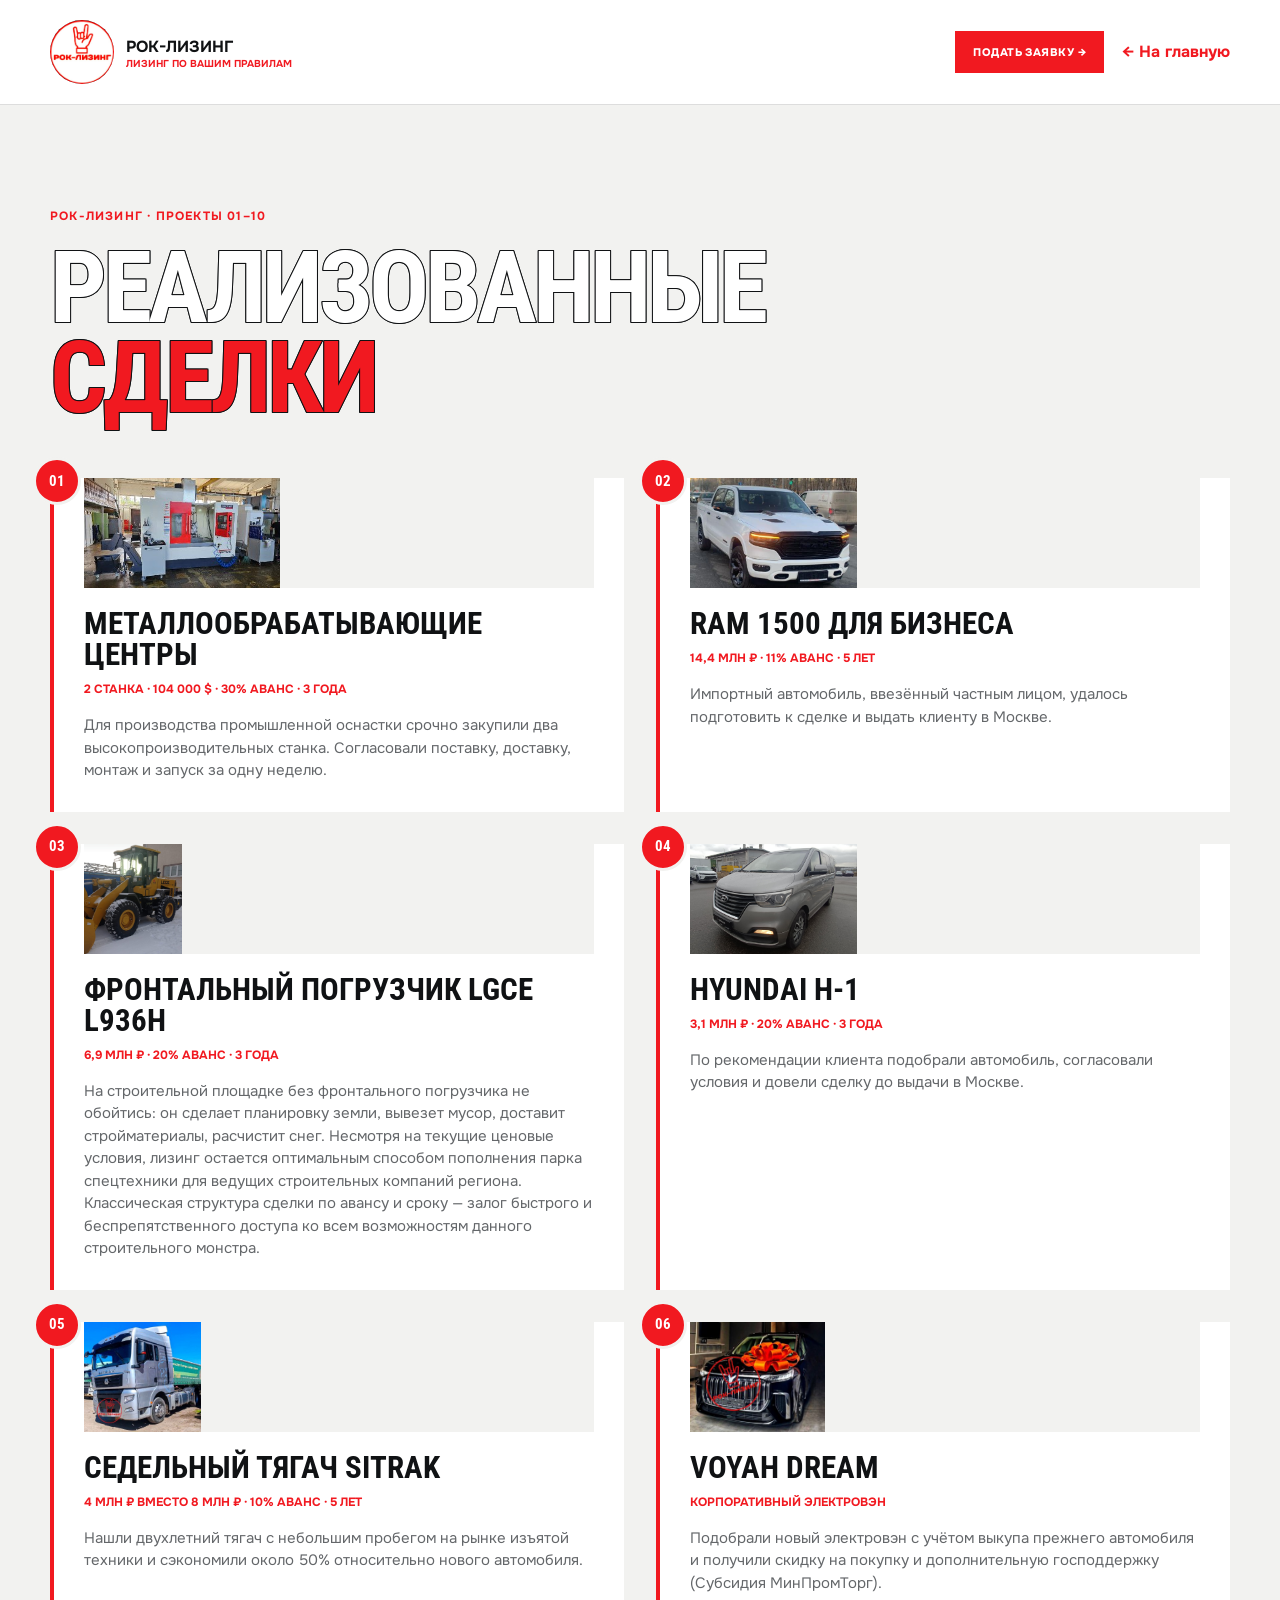
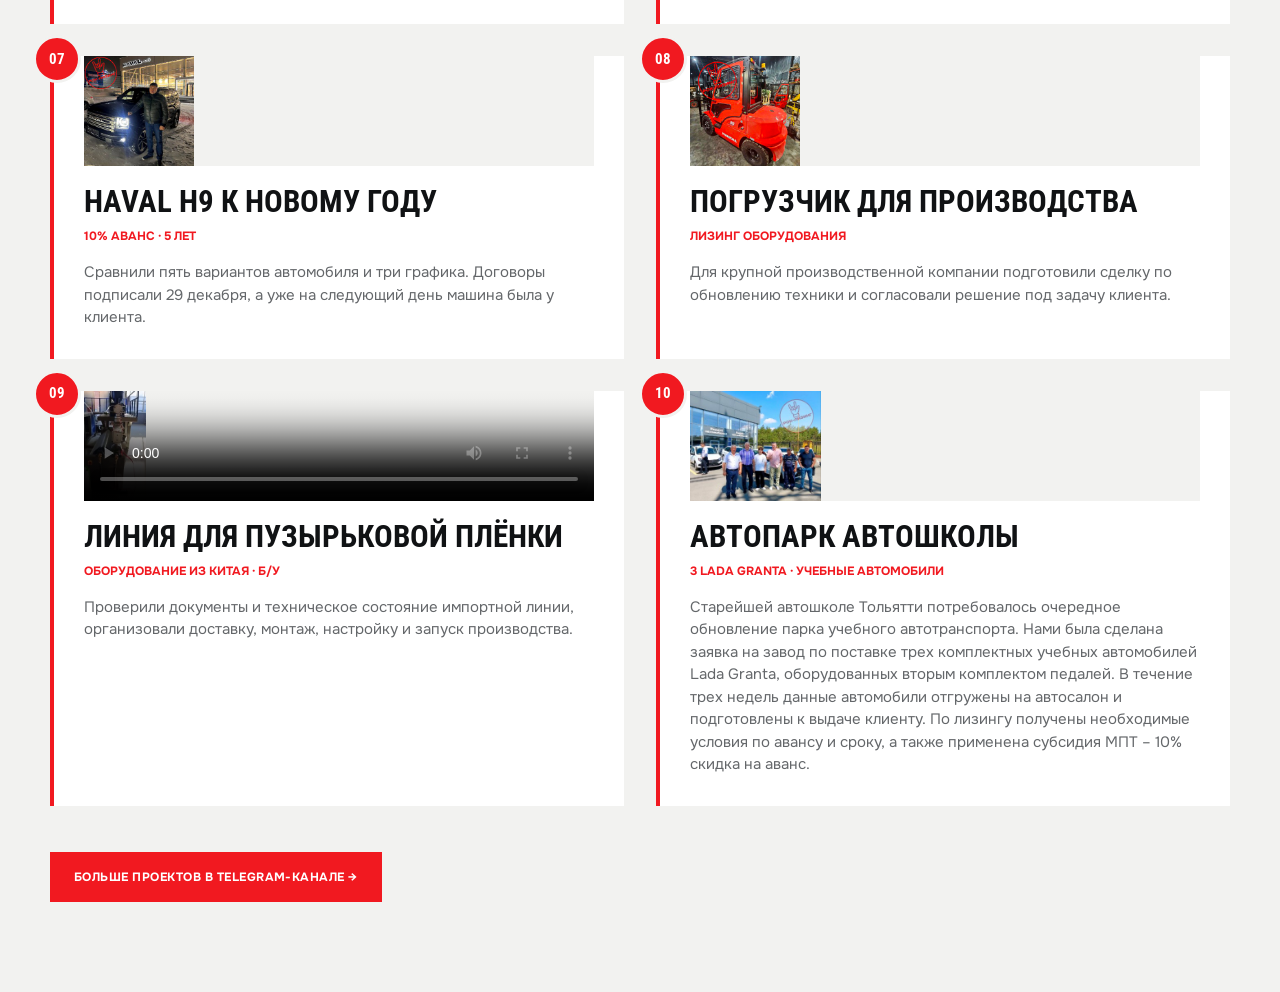
==== cases.html @ 86005efe "Align case images on cases page Co-authored-by: Copilot App <223556219+Copilot@users.noreply.github." ====
<!doctype html>
<html lang="ru">
<head>
  <meta charset="utf-8">
  <meta name="viewport" content="width=device-width, initial-scale=1">
  <title>Реализованные проекты — РОК-ЛИЗИНГ</title>
  <style>
    @import url("https://fonts.googleapis.com/css2?family=Onest:wght@400;600;700&family=Roboto+Condensed:wght@600;700;800&display=swap");
    :root{--red:#f11920;--ink:#101214;--paper:#f2f2f0;--white:#fff;--muted:#64676a;--line:#d7d9da}
    *{box-sizing:border-box}body{margin:0;background:var(--paper);color:var(--white);font:16px/1.5 Onest,Arial,sans-serif}
    .container{width:min(1180px,calc(100% - 48px));margin:0 auto}
    header{position:sticky;top:0;z-index:20;background:rgba(255,255,255,.96);color:var(--ink);border-bottom:1px solid #ddd;padding:20px 0;backdrop-filter:blur(12px)}
    .header-inner{display:flex;align-items:center;justify-content:space-between;gap:24px}
    .brand{display:flex;align-items:center;gap:12px;color:var(--ink);text-decoration:none;font-weight:700}
    .brand img{width:64px;height:64px;border-radius:50%;object-fit:cover;image-rendering:auto}.brand small{display:block;color:var(--red);font-size:10px;text-transform:uppercase;line-height:1}
    .back{color:var(--red);font-weight:700;text-decoration:none}
    .header-actions{display:flex;align-items:center;gap:18px}
    .apply-button{display:inline-flex;align-items:center;padding:13px 18px;background:var(--red);color:#fff;text-decoration:none;font-size:11px;font-weight:800;letter-spacing:.04em;text-transform:uppercase;white-space:nowrap}
    .apply-button:hover{background:#c91017}
    main{padding:90px 0}.eyebrow{color:var(--red);font-size:12px;font-weight:700;letter-spacing:.1em;text-transform:uppercase}
    h1{font:700 clamp(52px,8vw,100px)/.9 "Roboto Condensed",Arial Narrow,sans-serif;text-align:left;text-transform:uppercase;letter-spacing:-.04em;margin:18px 0 55px;-webkit-text-stroke:2px var(--ink);paint-order:stroke fill;text-shadow:1px 0 var(--ink),-1px 0 var(--ink),0 1px var(--ink),0 -1px var(--ink)}
    .cases-grid{display:grid;grid-template-columns:repeat(2,1fr);gap:32px;counter-reset:projects}
    .case{display:block;position:relative;border-left:4px solid var(--red);padding:0 30px 30px;background:var(--white);color:var(--ink);text-decoration:none;counter-increment:projects}
    .case:before{content:counter(projects,decimal-leading-zero);position:absolute;top:-21px;left:-21px;width:42px;height:42px;display:grid;place-items:center;border:3px solid var(--paper);border-radius:50%;background:var(--red);color:#fff;z-index:2;font:700 15px/1 "Roboto Condensed",Arial Narrow,sans-serif}
    .case img,.case video{display:block;width:100%;height:110px;object-fit:contain;object-position:left center;background:var(--paper);margin:0 0 20px}
    .case video{cursor:pointer}
    .case h2{font:700 31px/1 "Roboto Condensed",Arial Narrow,sans-serif;text-transform:uppercase;margin:0 0 10px}
    .meta{color:var(--red);font-size:12px;font-weight:700;margin:0 0 16px}.desc{color:#64676a;font-size:15px;margin:0}
    .telegram-button{display:inline-flex;margin-top:46px;padding:16px 24px;background:var(--red);color:#fff;text-decoration:none;font-size:12px;font-weight:700;letter-spacing:.04em;text-transform:uppercase}
    .telegram-button:hover{background:#c91017}
    .case img,.case__image{object-fit:contain;object-position:left center}
    @media(max-width:760px){.container{width:calc(100% - 32px)}.header-inner{flex-direction:column;align-items:stretch}.header-actions{justify-content:space-between;gap:12px}.apply-button{flex:1;justify-content:center}main{padding:60px 0}.cases-grid{grid-template-columns:1fr;gap:42px}}
  </style>
</head>
<body>
  <header><div class="container header-inner"><a class="brand" href="index.html"><img src="rok-leasing-logo.jpg" alt="Логотип РОК-ЛИЗИНГ"><span>РОК-ЛИЗИНГ<small>ЛИЗИНГ ПО ВАШИМ ПРАВИЛАМ</small></span></a><div class="header-actions"><a class="apply-button" href="index.html#request">Подать заявку →</a><a class="back" href="index.html#cases">← На главную</a></div></div></header>
  <main><div class="container"><p class="eyebrow">РОК-ЛИЗИНГ · ПРОЕКТЫ 01–10</p><h1>РЕАЛИЗОВАННЫЕ<br><span style="color:var(--red)">СДЕЛКИ</span></h1>
    <div class="cases-grid">
      <a class="case" href="https://t.me/rockleasing/13" target="_blank" rel="noopener noreferrer"><img src="case-images/case-13.jpg" alt="Производственное оборудование"><h2>Металлообрабатывающие центры</h2><p class="meta">2 СТАНКА · 104 000 $ · 30% АВАНС · 3 ГОДА</p><p class="desc">Для производства промышленной оснастки срочно закупили два высокопроизводительных станка. Согласовали поставку, доставку, монтаж и запуск за одну неделю.</p></a>
      <a class="case" href="https://t.me/rockleasing/30" target="_blank" rel="noopener noreferrer"><img src="case-images/case-30.jpg" alt="Автомобиль RAM 1500"><h2>RAM 1500 ДЛЯ БИЗНЕСА</h2><p class="meta">14,4 МЛН ₽ · 11% АВАНС · 5 ЛЕТ</p><p class="desc">Импортный автомобиль, ввезённый частным лицом, удалось подготовить к сделке и выдать клиенту в Москве.</p></a>
      <a class="case" href="https://t.me/rockleasing/33" target="_blank" rel="noopener noreferrer"><img src="case-images/case-33.jpg" alt="Фронтальный погрузчик LGCE L936H"><h2>ФРОНТАЛЬНЫЙ ПОГРУЗЧИК LGCE L936H</h2><p class="meta">6,9 МЛН ₽ · 20% АВАНС · 3 ГОДА</p><p class="desc">На строительной площадке без фронтального погрузчика не обойтись: он сделает планировку земли, вывезет мусор, доставит стройматериалы, расчистит снег. Несмотря на текущие ценовые условия, лизинг остается оптимальным способом пополнения парка спецтехники для ведущих строительных компаний региона. Классическая структура сделки по авансу и сроку — залог быстрого и беспрепятственного доступа ко всем возможностям данного строительного монстра.</p></a>
      <a class="case" href="https://t.me/rockleasing/39" target="_blank" rel="noopener noreferrer"><img src="case-images/case-39.jpg" alt="Автомобиль HYUNDAI H-1"><h2>HYUNDAI H-1</h2><p class="meta">3,1 МЛН ₽ · 20% АВАНС · 3 ГОДА</p><p class="desc">По рекомендации клиента подобрали автомобиль, согласовали условия и довели сделку до выдачи в Москве.</p></a>
      <a class="case" href="https://t.me/rockleasing/45" target="_blank" rel="noopener noreferrer"><img src="case-images/case-45.jpg" alt="Седельный тягач Sitrak"><h2>Седельный тягач Sitrak</h2><p class="meta">4 МЛН ₽ ВМЕСТО 8 МЛН ₽ · 10% АВАНС · 5 ЛЕТ</p><p class="desc">Нашли двухлетний тягач с небольшим пробегом на рынке изъятой техники и сэкономили около 50% относительно нового автомобиля.</p></a>
      <a class="case" href="https://t.me/rockleasing/61" target="_blank" rel="noopener noreferrer"><img src="case-images/case-61.jpg" alt="Электромобиль VOYAH DREAM"><h2>VOYAH DREAM</h2><p class="meta">КОРПОРАТИВНЫЙ ЭЛЕКТРОВЭН</p><p class="desc">Подобрали новый электровэн с учётом выкупа прежнего автомобиля и получили скидку на покупку и дополнительную господдержку (Субсидия МинПромТорг).</p></a>
      <a class="case" href="https://t.me/rockleasing/64" target="_blank" rel="noopener noreferrer"><img src="case-images/case-64.jpg" alt="Автомобиль HAVAL H9"><h2>HAVAL H9 К НОВОМУ ГОДУ</h2><p class="meta">10% АВАНС · 5 ЛЕТ</p><p class="desc">Сравнили пять вариантов автомобиля и три графика. Договоры подписали 29 декабря, а уже на следующий день машина была у клиента.</p></a>
      <a class="case" href="https://t.me/rockleasing/65" target="_blank" rel="noopener noreferrer"><img src="case-images/case-65.jpg" alt="Погрузчик для производства"><h2>Погрузчик для производства</h2><p class="meta">ЛИЗИНГ ОБОРУДОВАНИЯ</p><p class="desc">Для крупной производственной компании подготовили сделку по обновлению техники и согласовали решение под задачу клиента.</p></a>
      <a class="case" href="https://t.me/rockleasing/66" target="_blank" rel="noopener noreferrer"><video controls preload="metadata" playsinline poster="case-images/case-66.jpg" aria-label="Видео запуска линии по производству пузырьковой плёнки" onclick="event.stopPropagation()"><source src="case-videos/case-66.mp4" type="video/mp4">Ваш браузер не поддерживает воспроизведение видео.</video><h2>Линия для пузырьковой плёнки</h2><p class="meta">ОБОРУДОВАНИЕ ИЗ КИТАЯ · Б/У</p><p class="desc">Проверили документы и техническое состояние импортной линии, организовали доставку, монтаж, настройку и запуск производства.</p></a>
      <a class="case" href="https://t.me/rockleasing/71" target="_blank" rel="noopener noreferrer"><img src="case-images/case-71.jpg" alt="Учебные автомобили Lada Granta"><h2>Автопарк автошколы</h2><p class="meta">3 LADA GRANTA · УЧЕБНЫЕ АВТОМОБИЛИ</p><p class="desc">Старейшей автошколе Тольятти потребовалось очередное обновление парка учебного автотранспорта. Нами была сделана заявка на завод по поставке трех комплектных учебных автомобилей Lada Granta, оборудованных вторым комплектом педалей. В течение трех недель данные автомобили отгружены на автосалон и подготовлены к выдаче клиенту. По лизингу получены необходимые условия по авансу и сроку, а также применена субсидия МПТ – 10% скидка на аванс.</p></a>
    </div>
    <a class="telegram-button" href="https://t.me/rockleasing" target="_blank" rel="noopener noreferrer">БОЛЬШЕ ПРОЕКТОВ В TELEGRAM-КАНАЛЕ →</a>
  </div></main>
</body>
</html>
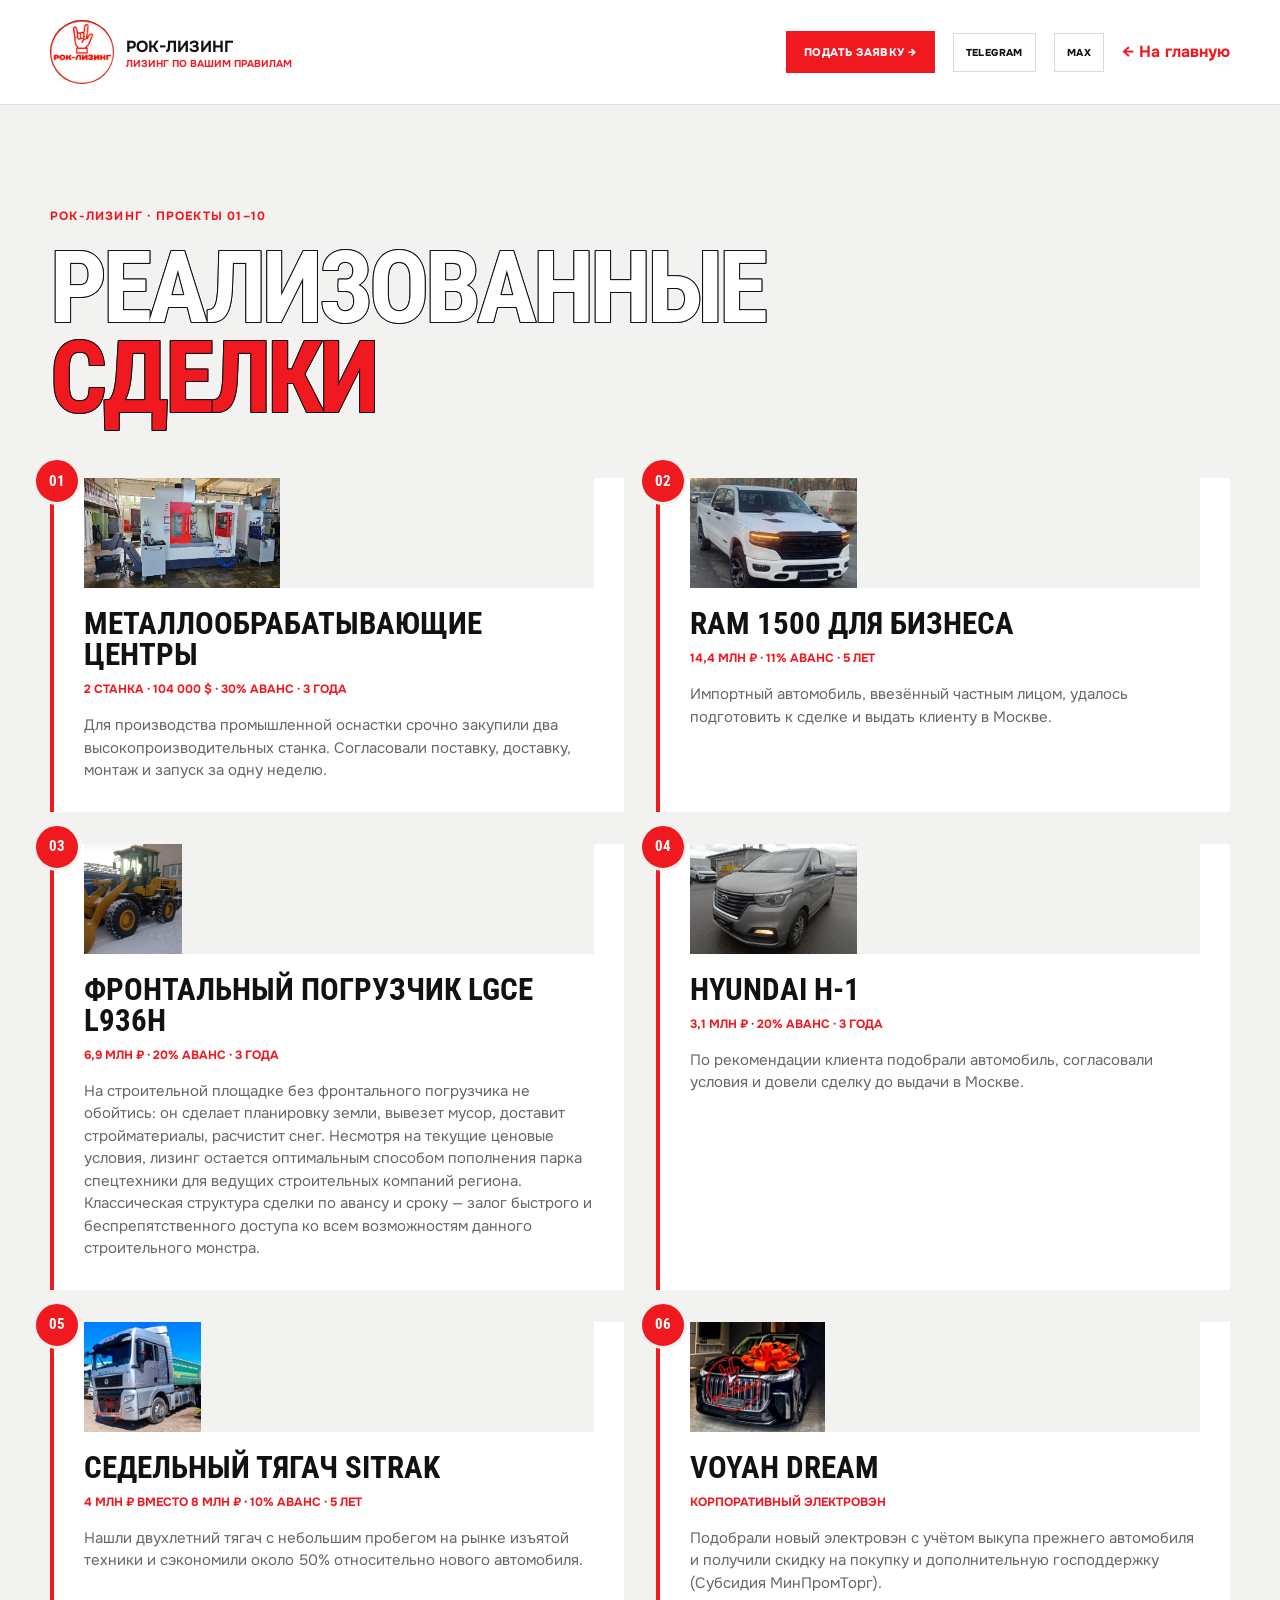
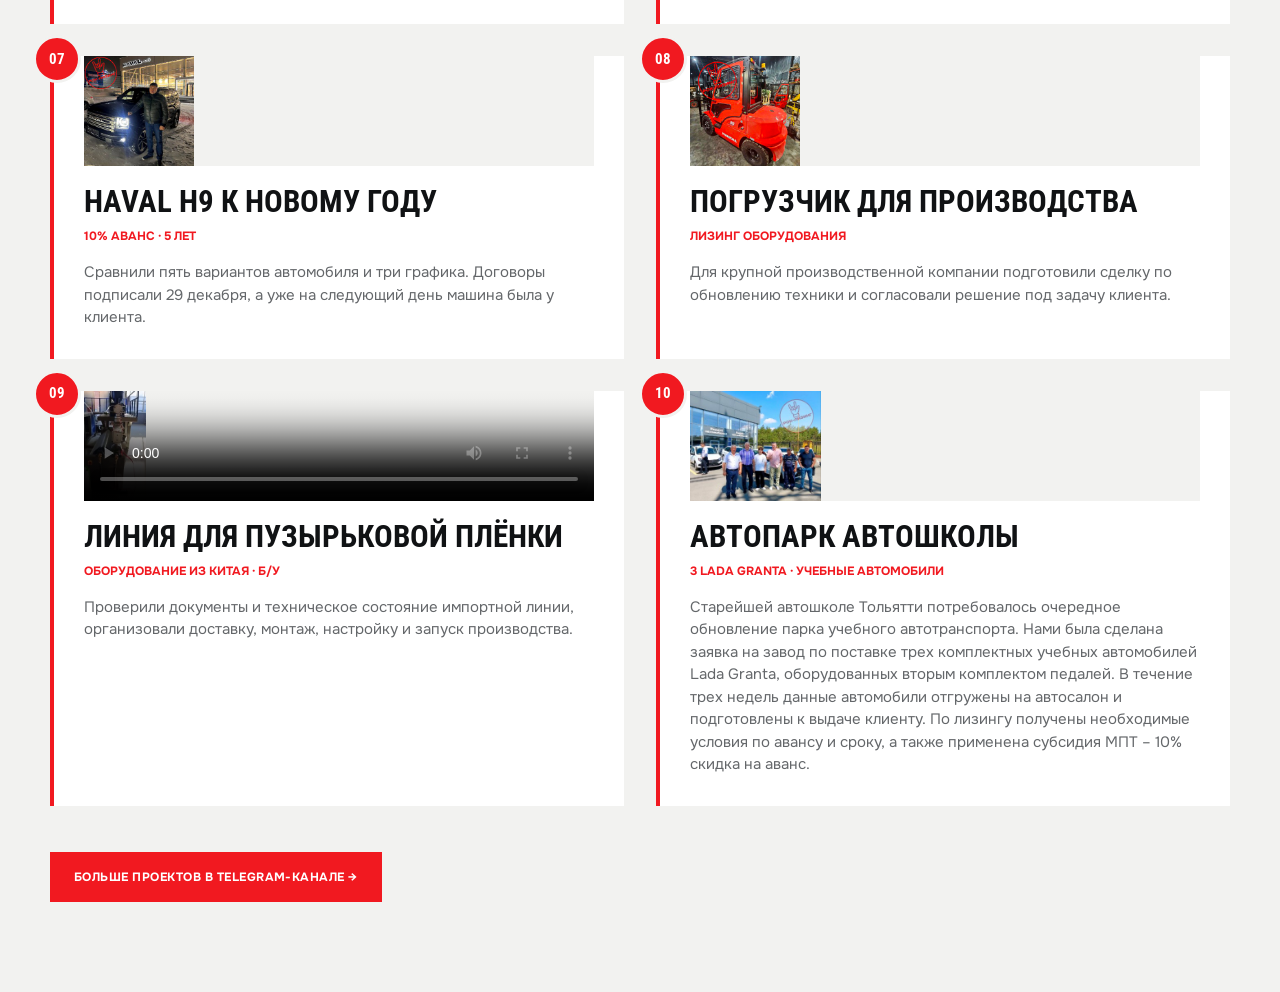
==== commit 91a06e00: "Add FormSubmit and messenger contacts Co-authored-by: Copilot App <223556219+Copilot@users.noreply.g" ====
--- a/cases.html
+++ b/cases.html
@@ -17,6 +17,8 @@
     .header-actions{display:flex;align-items:center;gap:18px}
     .apply-button{display:inline-flex;align-items:center;padding:13px 18px;background:var(--red);color:#fff;text-decoration:none;font-size:11px;font-weight:800;letter-spacing:.04em;text-transform:uppercase;white-space:nowrap}
     .apply-button:hover{background:#c91017}
+    .contact-button{display:inline-flex;align-items:center;padding:11px 12px;border:1px solid var(--line);color:var(--ink);text-decoration:none;font-size:10px;font-weight:800;letter-spacing:.04em;text-transform:uppercase;white-space:nowrap}
+    .contact-button:hover{border-color:var(--red);color:var(--red)}
     main{padding:90px 0}.eyebrow{color:var(--red);font-size:12px;font-weight:700;letter-spacing:.1em;text-transform:uppercase}
     h1{font:700 clamp(52px,8vw,100px)/.9 "Roboto Condensed",Arial Narrow,sans-serif;text-align:left;text-transform:uppercase;letter-spacing:-.04em;margin:18px 0 55px;-webkit-text-stroke:2px var(--ink);paint-order:stroke fill;text-shadow:1px 0 var(--ink),-1px 0 var(--ink),0 1px var(--ink),0 -1px var(--ink)}
     .cases-grid{display:grid;grid-template-columns:repeat(2,1fr);gap:32px;counter-reset:projects}
@@ -29,11 +31,11 @@
     .telegram-button{display:inline-flex;margin-top:46px;padding:16px 24px;background:var(--red);color:#fff;text-decoration:none;font-size:12px;font-weight:700;letter-spacing:.04em;text-transform:uppercase}
     .telegram-button:hover{background:#c91017}
     .case img,.case__image{object-fit:contain;object-position:left center}
-    @media(max-width:760px){.container{width:calc(100% - 32px)}.header-inner{flex-direction:column;align-items:stretch}.header-actions{justify-content:space-between;gap:12px}.apply-button{flex:1;justify-content:center}main{padding:60px 0}.cases-grid{grid-template-columns:1fr;gap:42px}}
+    @media(max-width:760px){.container{width:calc(100% - 32px)}.header-inner{flex-direction:column;align-items:stretch}.header-actions{justify-content:space-between;gap:8px;flex-wrap:wrap}.apply-button,.contact-button{flex:1;justify-content:center}.back{width:100%;text-align:center}main{padding:60px 0}.cases-grid{grid-template-columns:1fr;gap:42px}}
   </style>
 </head>
 <body>
-  <header><div class="container header-inner"><a class="brand" href="index.html"><img src="rok-leasing-logo.jpg" alt="Логотип РОК-ЛИЗИНГ"><span>РОК-ЛИЗИНГ<small>ЛИЗИНГ ПО ВАШИМ ПРАВИЛАМ</small></span></a><div class="header-actions"><a class="apply-button" href="index.html#request">Подать заявку →</a><a class="back" href="index.html#cases">← На главную</a></div></div></header>
+  <header><div class="container header-inner"><a class="brand" href="index.html"><img src="rok-leasing-logo.jpg" alt="Логотип РОК-ЛИЗИНГ"><span>РОК-ЛИЗИНГ<small>ЛИЗИНГ ПО ВАШИМ ПРАВИЛАМ</small></span></a><div class="header-actions"><a class="apply-button" href="index.html#request">Подать заявку →</a><a class="contact-button" href="https://t.me/rockleasing" target="_blank" rel="noopener noreferrer" aria-label="Написать в Telegram">Telegram</a><a class="contact-button" href="https://max.ru/u/f9LHodD0cOJPvlp0VBlNn9YOTiJM2QaoNQLh-k1BKUKkpNs5r4ZUwkQ7n7o" target="_blank" rel="noopener noreferrer" aria-label="Написать в MAX">MAX</a><a class="back" href="index.html#cases">← На главную</a></div></div></header>
   <main><div class="container"><p class="eyebrow">РОК-ЛИЗИНГ · ПРОЕКТЫ 01–10</p><h1>РЕАЛИЗОВАННЫЕ<br><span style="color:var(--red)">СДЕЛКИ</span></h1>
     <div class="cases-grid">
       <a class="case" href="https://t.me/rockleasing/13" target="_blank" rel="noopener noreferrer"><img src="case-images/case-13.jpg" alt="Производственное оборудование"><h2>Металлообрабатывающие центры</h2><p class="meta">2 СТАНКА · 104 000 $ · 30% АВАНС · 3 ГОДА</p><p class="desc">Для производства промышленной оснастки срочно закупили два высокопроизводительных станка. Согласовали поставку, доставку, монтаж и запуск за одну неделю.</p></a>
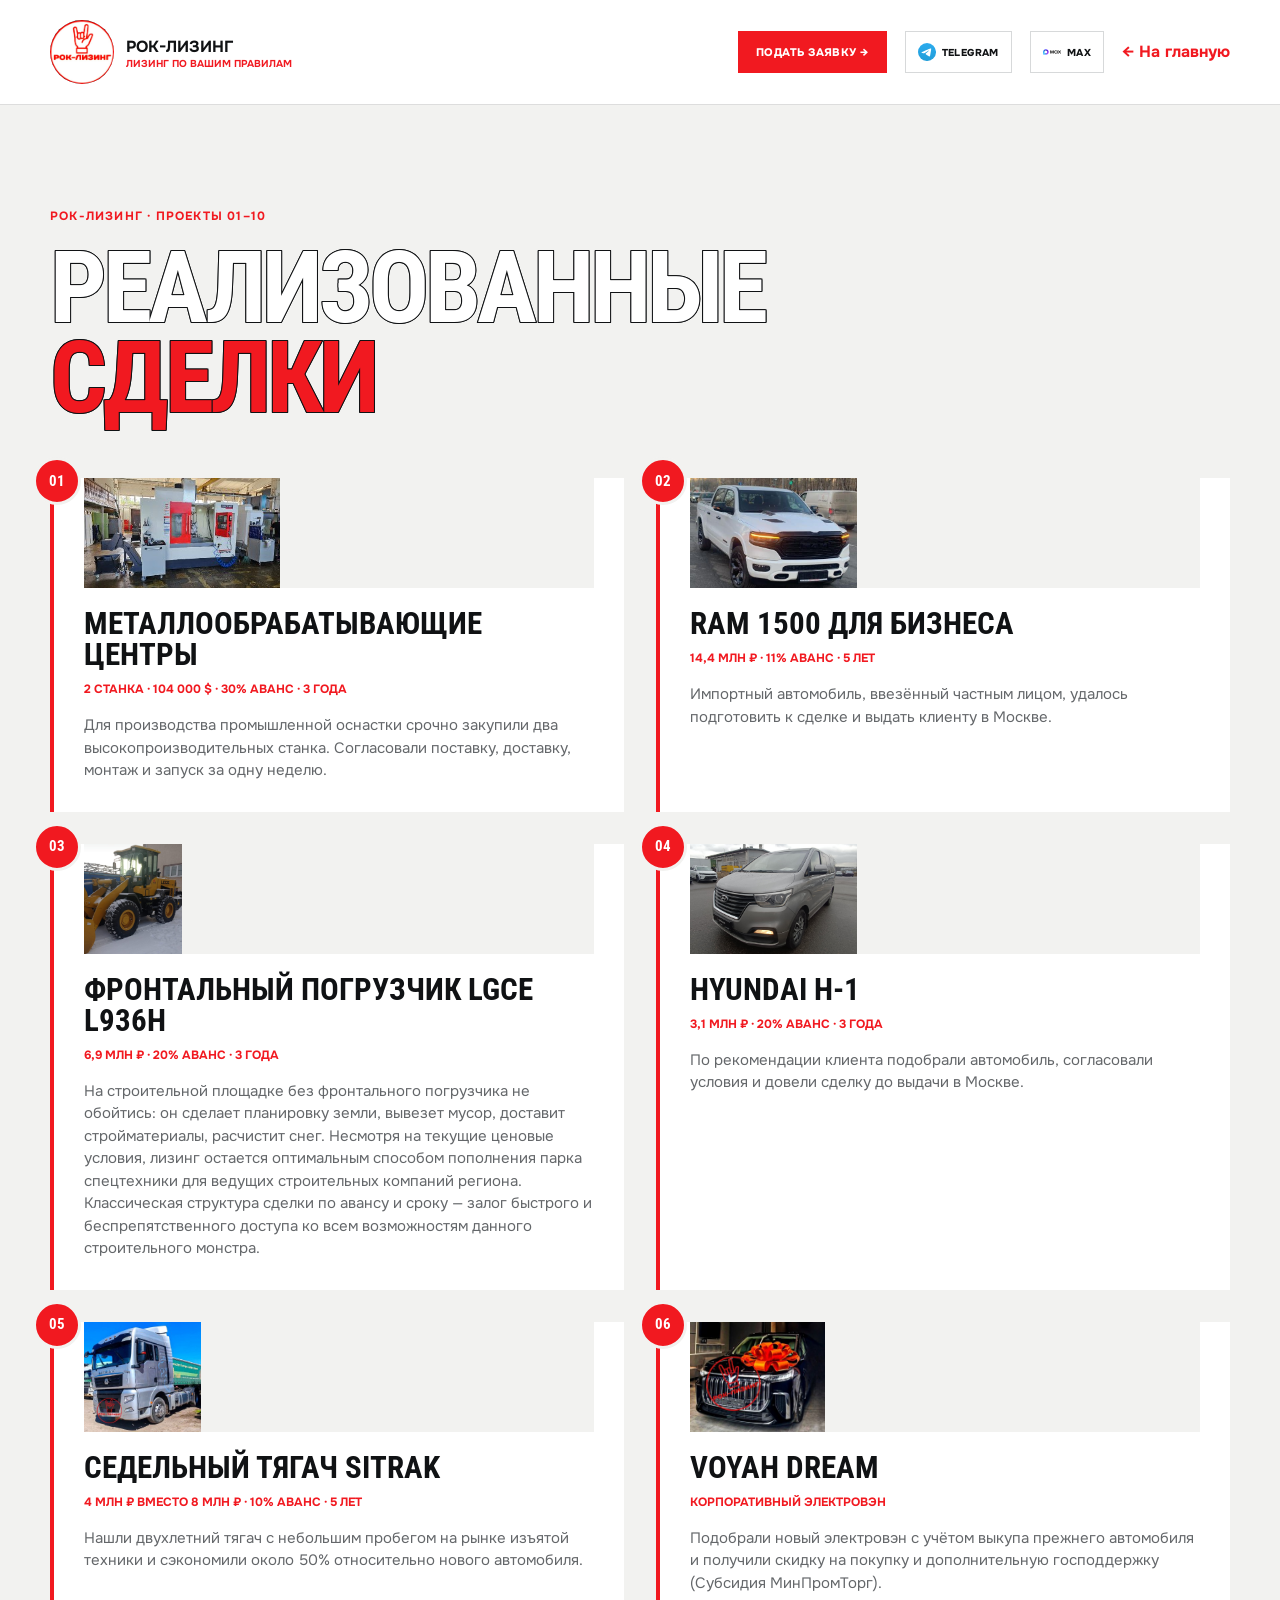
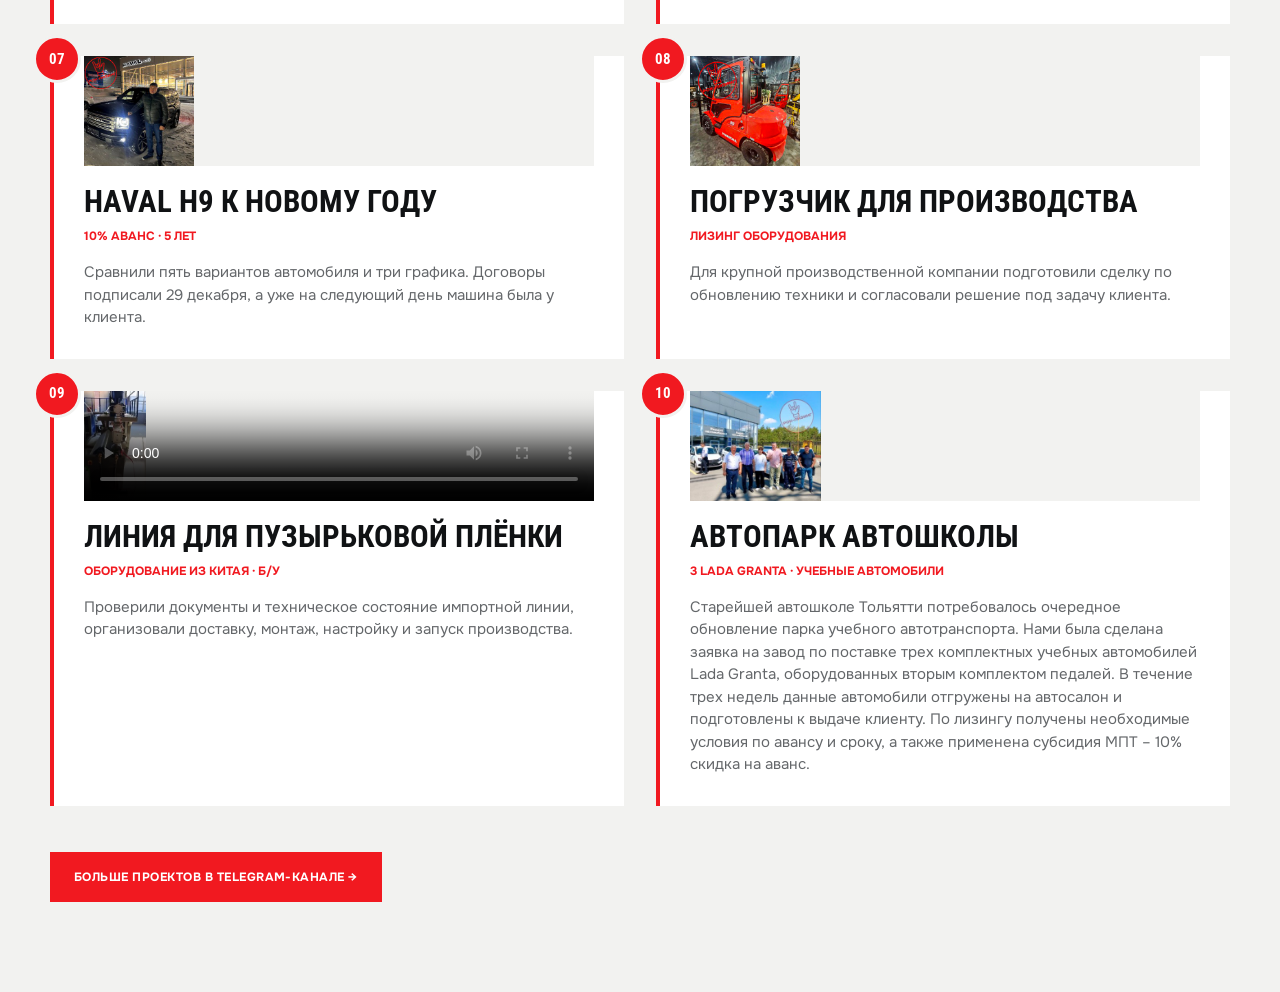
==== commit 15d041c7: "Update messenger icons and favicon Co-authored-by: Copilot App <223556219+Copilot@users.noreply.gith" ====
--- a/cases.html
+++ b/cases.html
@@ -3,6 +3,7 @@
 <head>
   <meta charset="utf-8">
   <meta name="viewport" content="width=device-width, initial-scale=1">
+  <link rel="icon" href="rok-leasing-logo.jpg" type="image/jpeg">
   <title>Реализованные проекты — РОК-ЛИЗИНГ</title>
   <style>
     @import url("https://fonts.googleapis.com/css2?family=Onest:wght@400;600;700&family=Roboto+Condensed:wght@600;700;800&display=swap");
@@ -17,7 +18,8 @@
     .header-actions{display:flex;align-items:center;gap:18px}
     .apply-button{display:inline-flex;align-items:center;padding:13px 18px;background:var(--red);color:#fff;text-decoration:none;font-size:11px;font-weight:800;letter-spacing:.04em;text-transform:uppercase;white-space:nowrap}
     .apply-button:hover{background:#c91017}
-    .contact-button{display:inline-flex;align-items:center;padding:11px 12px;border:1px solid var(--line);color:var(--ink);text-decoration:none;font-size:10px;font-weight:800;letter-spacing:.04em;text-transform:uppercase;white-space:nowrap}
+    .contact-button{display:inline-flex;align-items:center;gap:6px;padding:11px 12px;border:1px solid var(--line);color:var(--ink);text-decoration:none;font-size:10px;font-weight:800;letter-spacing:.04em;text-transform:uppercase;white-space:nowrap}
+    .contact-button__icon{width:18px;height:18px;display:block;flex:0 0 auto}
     .contact-button:hover{border-color:var(--red);color:var(--red)}
     main{padding:90px 0}.eyebrow{color:var(--red);font-size:12px;font-weight:700;letter-spacing:.1em;text-transform:uppercase}
     h1{font:700 clamp(52px,8vw,100px)/.9 "Roboto Condensed",Arial Narrow,sans-serif;text-align:left;text-transform:uppercase;letter-spacing:-.04em;margin:18px 0 55px;-webkit-text-stroke:2px var(--ink);paint-order:stroke fill;text-shadow:1px 0 var(--ink),-1px 0 var(--ink),0 1px var(--ink),0 -1px var(--ink)}
@@ -35,21 +37,21 @@
   </style>
 </head>
 <body>
-  <header><div class="container header-inner"><a class="brand" href="index.html"><img src="rok-leasing-logo.jpg" alt="Логотип РОК-ЛИЗИНГ"><span>РОК-ЛИЗИНГ<small>ЛИЗИНГ ПО ВАШИМ ПРАВИЛАМ</small></span></a><div class="header-actions"><a class="apply-button" href="index.html#request">Подать заявку →</a><a class="contact-button" href="https://t.me/rockleasing" target="_blank" rel="noopener noreferrer" aria-label="Написать в Telegram">Telegram</a><a class="contact-button" href="https://max.ru/u/f9LHodD0cOJPvlp0VBlNn9YOTiJM2QaoNQLh-k1BKUKkpNs5r4ZUwkQ7n7o" target="_blank" rel="noopener noreferrer" aria-label="Написать в MAX">MAX</a><a class="back" href="index.html#cases">← На главную</a></div></div></header>
+  <header><div class="container header-inner"><a class="brand" href="index.html"><img src="rok-leasing-logo.jpg" alt="Логотип РОК-ЛИЗИНГ"><span>РОК-ЛИЗИНГ<small>ЛИЗИНГ ПО ВАШИМ ПРАВИЛАМ</small></span></a><div class="header-actions"><a class="apply-button" href="index.html#request">Подать заявку →</a><a class="contact-button" href="https://t.me/Andrew_tol" target="_blank" rel="noopener noreferrer" aria-label="Написать в Telegram"><img class="contact-button__icon" src="assets/icons/telegram-logo.svg" alt="">Telegram</a><a class="contact-button" href="https://max.ru/u/f9LHodD0cOJPvlp0VBlNn9YOTiJM2QaoNQLh-k1BKUKkpNs5r4ZUwkQ7n7o" target="_blank" rel="noopener noreferrer" aria-label="Написать в MAX"><img class="contact-button__icon" src="assets/icons/max-logo.svg" alt="">MAX</a><a class="back" href="index.html#cases">← На главную</a></div></div></header>
   <main><div class="container"><p class="eyebrow">РОК-ЛИЗИНГ · ПРОЕКТЫ 01–10</p><h1>РЕАЛИЗОВАННЫЕ<br><span style="color:var(--red)">СДЕЛКИ</span></h1>
     <div class="cases-grid">
-      <a class="case" href="https://t.me/rockleasing/13" target="_blank" rel="noopener noreferrer"><img src="case-images/case-13.jpg" alt="Производственное оборудование"><h2>Металлообрабатывающие центры</h2><p class="meta">2 СТАНКА · 104 000 $ · 30% АВАНС · 3 ГОДА</p><p class="desc">Для производства промышленной оснастки срочно закупили два высокопроизводительных станка. Согласовали поставку, доставку, монтаж и запуск за одну неделю.</p></a>
-      <a class="case" href="https://t.me/rockleasing/30" target="_blank" rel="noopener noreferrer"><img src="case-images/case-30.jpg" alt="Автомобиль RAM 1500"><h2>RAM 1500 ДЛЯ БИЗНЕСА</h2><p class="meta">14,4 МЛН ₽ · 11% АВАНС · 5 ЛЕТ</p><p class="desc">Импортный автомобиль, ввезённый частным лицом, удалось подготовить к сделке и выдать клиенту в Москве.</p></a>
-      <a class="case" href="https://t.me/rockleasing/33" target="_blank" rel="noopener noreferrer"><img src="case-images/case-33.jpg" alt="Фронтальный погрузчик LGCE L936H"><h2>ФРОНТАЛЬНЫЙ ПОГРУЗЧИК LGCE L936H</h2><p class="meta">6,9 МЛН ₽ · 20% АВАНС · 3 ГОДА</p><p class="desc">На строительной площадке без фронтального погрузчика не обойтись: он сделает планировку земли, вывезет мусор, доставит стройматериалы, расчистит снег. Несмотря на текущие ценовые условия, лизинг остается оптимальным способом пополнения парка спецтехники для ведущих строительных компаний региона. Классическая структура сделки по авансу и сроку — залог быстрого и беспрепятственного доступа ко всем возможностям данного строительного монстра.</p></a>
-      <a class="case" href="https://t.me/rockleasing/39" target="_blank" rel="noopener noreferrer"><img src="case-images/case-39.jpg" alt="Автомобиль HYUNDAI H-1"><h2>HYUNDAI H-1</h2><p class="meta">3,1 МЛН ₽ · 20% АВАНС · 3 ГОДА</p><p class="desc">По рекомендации клиента подобрали автомобиль, согласовали условия и довели сделку до выдачи в Москве.</p></a>
-      <a class="case" href="https://t.me/rockleasing/45" target="_blank" rel="noopener noreferrer"><img src="case-images/case-45.jpg" alt="Седельный тягач Sitrak"><h2>Седельный тягач Sitrak</h2><p class="meta">4 МЛН ₽ ВМЕСТО 8 МЛН ₽ · 10% АВАНС · 5 ЛЕТ</p><p class="desc">Нашли двухлетний тягач с небольшим пробегом на рынке изъятой техники и сэкономили около 50% относительно нового автомобиля.</p></a>
-      <a class="case" href="https://t.me/rockleasing/61" target="_blank" rel="noopener noreferrer"><img src="case-images/case-61.jpg" alt="Электромобиль VOYAH DREAM"><h2>VOYAH DREAM</h2><p class="meta">КОРПОРАТИВНЫЙ ЭЛЕКТРОВЭН</p><p class="desc">Подобрали новый электровэн с учётом выкупа прежнего автомобиля и получили скидку на покупку и дополнительную господдержку (Субсидия МинПромТорг).</p></a>
-      <a class="case" href="https://t.me/rockleasing/64" target="_blank" rel="noopener noreferrer"><img src="case-images/case-64.jpg" alt="Автомобиль HAVAL H9"><h2>HAVAL H9 К НОВОМУ ГОДУ</h2><p class="meta">10% АВАНС · 5 ЛЕТ</p><p class="desc">Сравнили пять вариантов автомобиля и три графика. Договоры подписали 29 декабря, а уже на следующий день машина была у клиента.</p></a>
-      <a class="case" href="https://t.me/rockleasing/65" target="_blank" rel="noopener noreferrer"><img src="case-images/case-65.jpg" alt="Погрузчик для производства"><h2>Погрузчик для производства</h2><p class="meta">ЛИЗИНГ ОБОРУДОВАНИЯ</p><p class="desc">Для крупной производственной компании подготовили сделку по обновлению техники и согласовали решение под задачу клиента.</p></a>
-      <a class="case" href="https://t.me/rockleasing/66" target="_blank" rel="noopener noreferrer"><video controls preload="metadata" playsinline poster="case-images/case-66.jpg" aria-label="Видео запуска линии по производству пузырьковой плёнки" onclick="event.stopPropagation()"><source src="case-videos/case-66.mp4" type="video/mp4">Ваш браузер не поддерживает воспроизведение видео.</video><h2>Линия для пузырьковой плёнки</h2><p class="meta">ОБОРУДОВАНИЕ ИЗ КИТАЯ · Б/У</p><p class="desc">Проверили документы и техническое состояние импортной линии, организовали доставку, монтаж, настройку и запуск производства.</p></a>
-      <a class="case" href="https://t.me/rockleasing/71" target="_blank" rel="noopener noreferrer"><img src="case-images/case-71.jpg" alt="Учебные автомобили Lada Granta"><h2>Автопарк автошколы</h2><p class="meta">3 LADA GRANTA · УЧЕБНЫЕ АВТОМОБИЛИ</p><p class="desc">Старейшей автошколе Тольятти потребовалось очередное обновление парка учебного автотранспорта. Нами была сделана заявка на завод по поставке трех комплектных учебных автомобилей Lada Granta, оборудованных вторым комплектом педалей. В течение трех недель данные автомобили отгружены на автосалон и подготовлены к выдаче клиенту. По лизингу получены необходимые условия по авансу и сроку, а также применена субсидия МПТ – 10% скидка на аванс.</p></a>
+      <a class="case" href="https://t.me/Andrew_tol" target="_blank" rel="noopener noreferrer"><img src="case-images/case-13.jpg" alt="Производственное оборудование"><h2>Металлообрабатывающие центры</h2><p class="meta">2 СТАНКА · 104 000 $ · 30% АВАНС · 3 ГОДА</p><p class="desc">Для производства промышленной оснастки срочно закупили два высокопроизводительных станка. Согласовали поставку, доставку, монтаж и запуск за одну неделю.</p></a>
+      <a class="case" href="https://t.me/Andrew_tol" target="_blank" rel="noopener noreferrer"><img src="case-images/case-30.jpg" alt="Автомобиль RAM 1500"><h2>RAM 1500 ДЛЯ БИЗНЕСА</h2><p class="meta">14,4 МЛН ₽ · 11% АВАНС · 5 ЛЕТ</p><p class="desc">Импортный автомобиль, ввезённый частным лицом, удалось подготовить к сделке и выдать клиенту в Москве.</p></a>
+      <a class="case" href="https://t.me/Andrew_tol" target="_blank" rel="noopener noreferrer"><img src="case-images/case-33.jpg" alt="Фронтальный погрузчик LGCE L936H"><h2>ФРОНТАЛЬНЫЙ ПОГРУЗЧИК LGCE L936H</h2><p class="meta">6,9 МЛН ₽ · 20% АВАНС · 3 ГОДА</p><p class="desc">На строительной площадке без фронтального погрузчика не обойтись: он сделает планировку земли, вывезет мусор, доставит стройматериалы, расчистит снег. Несмотря на текущие ценовые условия, лизинг остается оптимальным способом пополнения парка спецтехники для ведущих строительных компаний региона. Классическая структура сделки по авансу и сроку — залог быстрого и беспрепятственного доступа ко всем возможностям данного строительного монстра.</p></a>
+      <a class="case" href="https://t.me/Andrew_tol" target="_blank" rel="noopener noreferrer"><img src="case-images/case-39.jpg" alt="Автомобиль HYUNDAI H-1"><h2>HYUNDAI H-1</h2><p class="meta">3,1 МЛН ₽ · 20% АВАНС · 3 ГОДА</p><p class="desc">По рекомендации клиента подобрали автомобиль, согласовали условия и довели сделку до выдачи в Москве.</p></a>
+      <a class="case" href="https://t.me/Andrew_tol" target="_blank" rel="noopener noreferrer"><img src="case-images/case-45.jpg" alt="Седельный тягач Sitrak"><h2>Седельный тягач Sitrak</h2><p class="meta">4 МЛН ₽ ВМЕСТО 8 МЛН ₽ · 10% АВАНС · 5 ЛЕТ</p><p class="desc">Нашли двухлетний тягач с небольшим пробегом на рынке изъятой техники и сэкономили около 50% относительно нового автомобиля.</p></a>
+      <a class="case" href="https://t.me/Andrew_tol" target="_blank" rel="noopener noreferrer"><img src="case-images/case-61.jpg" alt="Электромобиль VOYAH DREAM"><h2>VOYAH DREAM</h2><p class="meta">КОРПОРАТИВНЫЙ ЭЛЕКТРОВЭН</p><p class="desc">Подобрали новый электровэн с учётом выкупа прежнего автомобиля и получили скидку на покупку и дополнительную господдержку (Субсидия МинПромТорг).</p></a>
+      <a class="case" href="https://t.me/Andrew_tol" target="_blank" rel="noopener noreferrer"><img src="case-images/case-64.jpg" alt="Автомобиль HAVAL H9"><h2>HAVAL H9 К НОВОМУ ГОДУ</h2><p class="meta">10% АВАНС · 5 ЛЕТ</p><p class="desc">Сравнили пять вариантов автомобиля и три графика. Договоры подписали 29 декабря, а уже на следующий день машина была у клиента.</p></a>
+      <a class="case" href="https://t.me/Andrew_tol" target="_blank" rel="noopener noreferrer"><img src="case-images/case-65.jpg" alt="Погрузчик для производства"><h2>Погрузчик для производства</h2><p class="meta">ЛИЗИНГ ОБОРУДОВАНИЯ</p><p class="desc">Для крупной производственной компании подготовили сделку по обновлению техники и согласовали решение под задачу клиента.</p></a>
+      <a class="case" href="https://t.me/Andrew_tol" target="_blank" rel="noopener noreferrer"><video controls preload="metadata" playsinline poster="case-images/case-66.jpg" aria-label="Видео запуска линии по производству пузырьковой плёнки" onclick="event.stopPropagation()"><source src="case-videos/case-66.mp4" type="video/mp4">Ваш браузер не поддерживает воспроизведение видео.</video><h2>Линия для пузырьковой плёнки</h2><p class="meta">ОБОРУДОВАНИЕ ИЗ КИТАЯ · Б/У</p><p class="desc">Проверили документы и техническое состояние импортной линии, организовали доставку, монтаж, настройку и запуск производства.</p></a>
+      <a class="case" href="https://t.me/Andrew_tol" target="_blank" rel="noopener noreferrer"><img src="case-images/case-71.jpg" alt="Учебные автомобили Lada Granta"><h2>Автопарк автошколы</h2><p class="meta">3 LADA GRANTA · УЧЕБНЫЕ АВТОМОБИЛИ</p><p class="desc">Старейшей автошколе Тольятти потребовалось очередное обновление парка учебного автотранспорта. Нами была сделана заявка на завод по поставке трех комплектных учебных автомобилей Lada Granta, оборудованных вторым комплектом педалей. В течение трех недель данные автомобили отгружены на автосалон и подготовлены к выдаче клиенту. По лизингу получены необходимые условия по авансу и сроку, а также применена субсидия МПТ – 10% скидка на аванс.</p></a>
     </div>
-    <a class="telegram-button" href="https://t.me/rockleasing" target="_blank" rel="noopener noreferrer">БОЛЬШЕ ПРОЕКТОВ В TELEGRAM-КАНАЛЕ →</a>
+    <a class="telegram-button" href="https://t.me/Andrew_tol" target="_blank" rel="noopener noreferrer">БОЛЬШЕ ПРОЕКТОВ В TELEGRAM-КАНАЛЕ →</a>
   </div></main>
 </body>
 </html>
